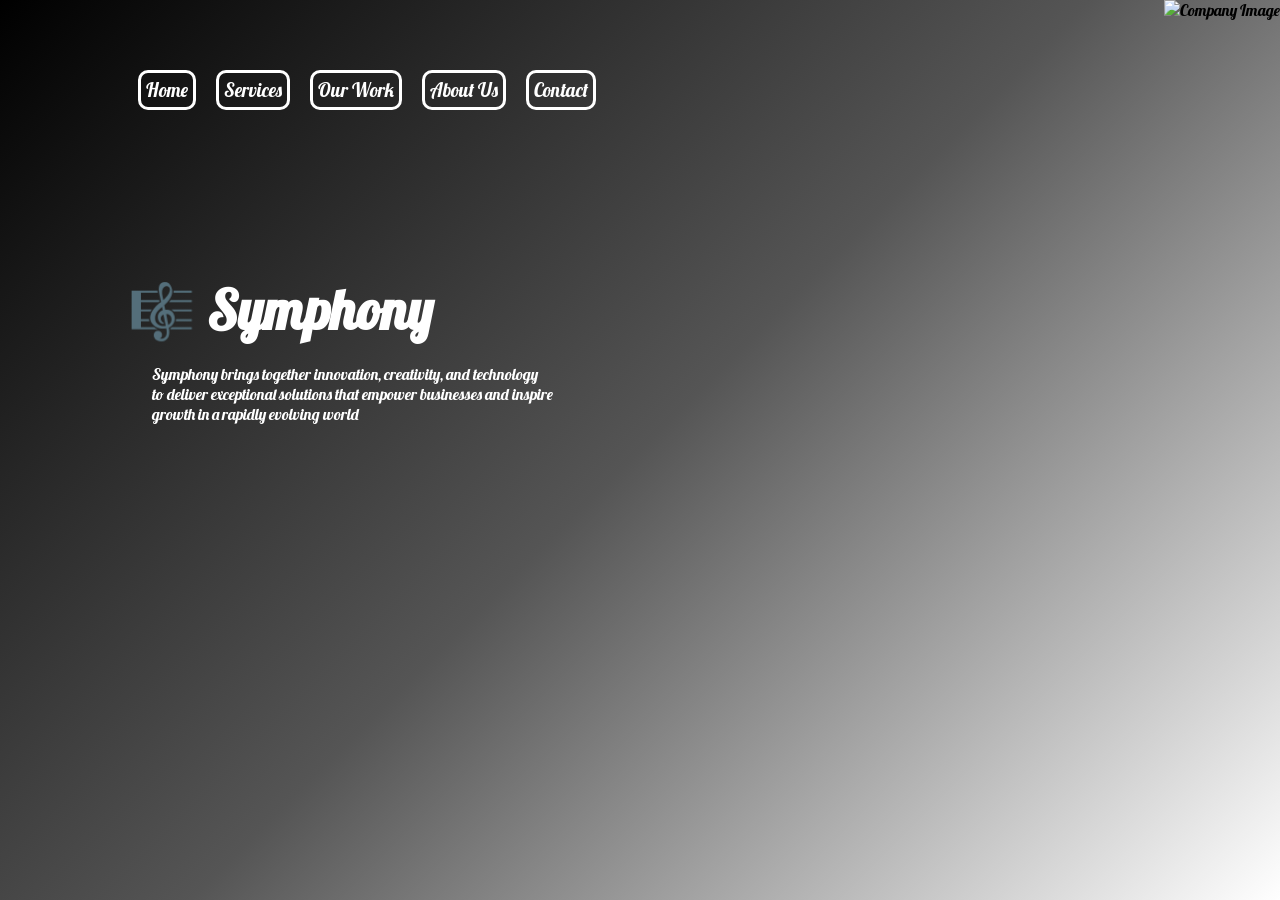
==== index.html @ 78b64c1b "Add files via upload" ====
<!DOCTYPE html>
<html lang="en">
  <head>
    <meta charset="UTF-8" />
    <meta http-equiv="X-UA-Compatible" content="IE=edge" />
    <meta name="viewport" content="width=device-width, initial-scale=1.0" />
    <link rel="stylesheet" href="style.css" />
    <link rel="stylesheet" href="https://cdnjs.cloudflare.com/ajax/libs/font-awesome/6.5.0/css/all.min.css">
    <link rel="preconnect" href="https://fonts.googleapis.com">
    <link rel="preconnect" href="https://fonts.gstatic.com" crossorigin>
    <link href="https://fonts.googleapis.com/css2?family=Google+Sans+Flex:opsz,wght@6..144,1..1000&family=Lobster&family=Open+Sans:ital,wght@0,300..800;1,300..800&family=Oswald:wght@200..700&display=swap" rel="stylesheet">
    <title>Clock</title>
  </head>
  <body>
    <div class="left">
        <nav class="menu">
            <a href="#home">Home</a>
            <a href="#services">Services</a>
            <a href="#work">Our Work</a>
            <a href="#about">About Us</a>
            <a href="#contact">Contact</a>
        </nav>
        <div class="title"><h1>🎼 Symphony</h1></div>
        <div class="paragraphe">
            <p>Symphony brings together innovation, creativity, and technology<br>to deliver exceptional solutions that empower businesses and inspire<br>growth in a rapidly evolving world</p>
        </div>
    </div>
    <div class="right">
        <img src="symphony.svg" alt="Company Image" >
    </div>

    <script src="script.js"></script>
  </body>
</html>
---- style.css ----
*{
    padding: 0;
    margin: 0;
    box-sizing: border-box;
}
body{
    font-family: "Lobster";
    width: 100%;
    background: linear-gradient(135deg, #000000, #555555, #ffffff);
    display: flex;
    justify-content: space-between;
    align-items: center;
}
.left{
    height: 100vh;
    margin-left: 10%;
}
.menu{
    height: 20%;
    width: 100%;
    display: flex;
    justify-content: center;
    align-items: center;
}
.menu a{
    text-decoration: none;
    font-size: 19px;
    border: 3px solid #fff;
    border-radius: 10px;
    padding: 5px;
    margin-left: 10px;
    margin-right: 10px;
    color: #fff;
    transition: all 0.3s ease;
}
.menu a:hover{
    background-color: #fff;
    color: #000;
}
.title{
    color: #fff;
    font-size: 27px;
    margin-top: 20%;
    margin-right: 5%;
}
.paragraphe{
    margin-top: 20px;
    margin-left: 5%;
}
.paragraphe p{
    color: #fff;
    text-align: left;
}
.right{
    height: 100vh;
}
.right img{
    height: 100vh;
}
@media (max-width: 1050px) {
    body{
        display: flex;
        flex-direction: column;
        justify-content: space-between;
        align-items: center;
    }
    .right img{
        transform: rotate(90deg);
        width: 100%;
    }
}
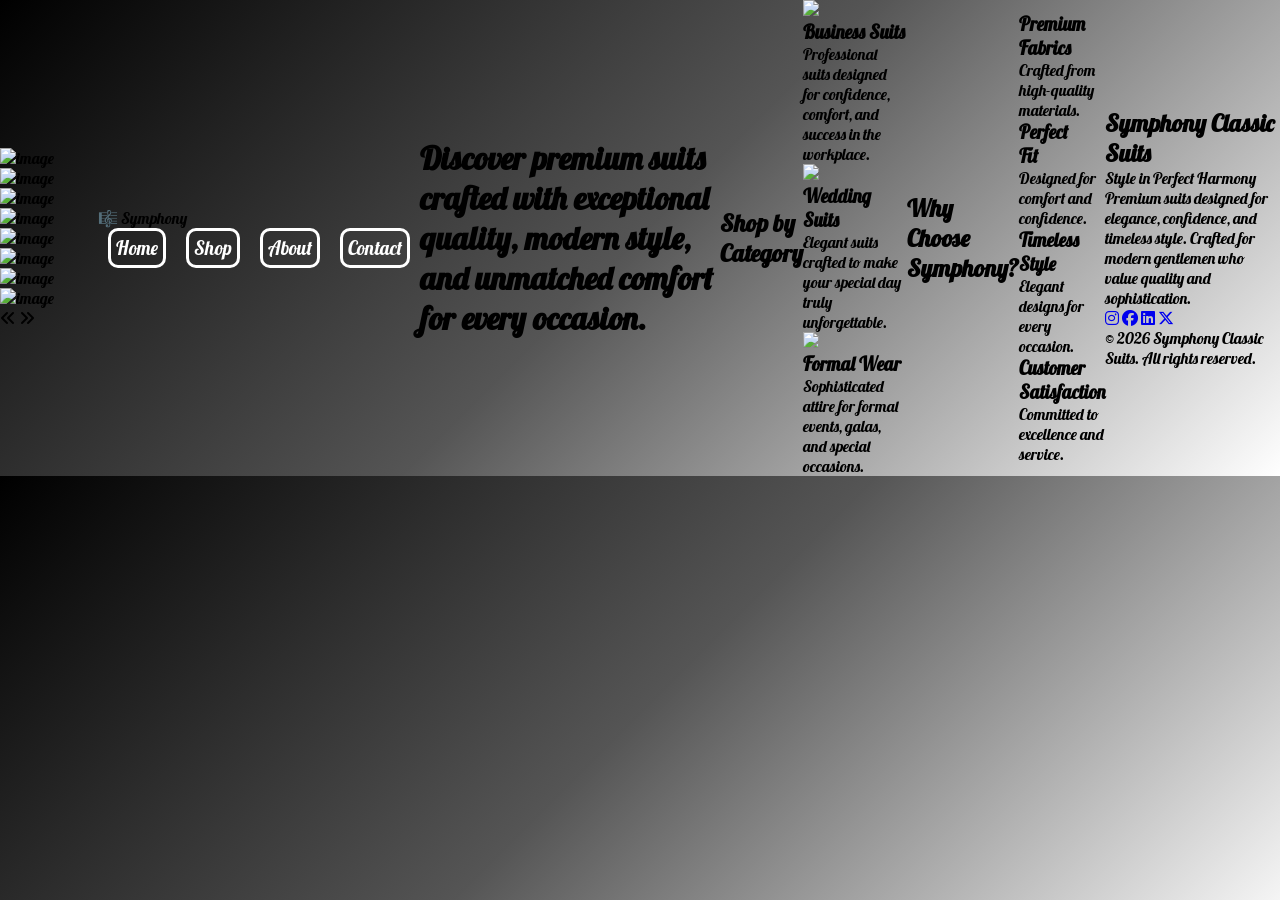
==== commit e46c6d8b: "Revamp index.html for Symphony website Updated the HTML structure and content for the Symphony websi" ====
--- a/index.html
+++ b/index.html
@@ -1,34 +1,104 @@
 <!DOCTYPE html>
 <html lang="en">
-  <head>
+<head>
     <meta charset="UTF-8" />
     <meta http-equiv="X-UA-Compatible" content="IE=edge" />
     <meta name="viewport" content="width=device-width, initial-scale=1.0" />
     <link rel="stylesheet" href="style.css" />
     <link rel="stylesheet" href="https://cdnjs.cloudflare.com/ajax/libs/font-awesome/6.5.0/css/all.min.css">
     <link rel="preconnect" href="https://fonts.googleapis.com">
-    <link rel="preconnect" href="https://fonts.gstatic.com" crossorigin>
-    <link href="https://fonts.googleapis.com/css2?family=Google+Sans+Flex:opsz,wght@6..144,1..1000&family=Lobster&family=Open+Sans:ital,wght@0,300..800;1,300..800&family=Oswald:wght@200..700&display=swap" rel="stylesheet">
-    <title>Clock</title>
-  </head>
-  <body>
-    <div class="left">
+<link rel="preconnect" href="https://fonts.gstatic.com" crossorigin>
+<link href="https://fonts.googleapis.com/css2?family=Google+Sans+Flex:opsz,wght@6..144,1..1000&family=Great+Vibes&family=Inter:ital,opsz,wght@0,14..32,100..900;1,14..32,100..900&family=Lobster&family=Montserrat:ital,wght@0,100..900;1,100..900&family=Open+Sans:ital,wght@0,300..800;1,300..800&family=Oswald:wght@200..700&family=Poppins:ital,wght@0,100;0,200;0,300;0,400;0,500;0,600;0,700;0,800;0,900;1,100;1,200;1,300;1,400;1,500;1,600;1,700;1,800;1,900&display=swap" rel="stylesheet">
+    <title>Symphony</title>
+</head>
+<body>
+    <div class="slider-container">
+      <div class="image-container">
+        <img src="photos/slider-picture.jpg" alt="image" />
+        <img src="photos/slider-picture2.jpg" alt="image" />
+        <img src="photos/slider-picture3.jpg" alt="image" />
+        <img src="photos/slider-picture4.jpg" alt="image" />
+        <img src="photos/slider-picture5.jpg" alt="image" />
+        <img src="photos/slider-picture6.jpg" alt="image" />
+        <img src="photos/slider-picture7.jpg" alt="image" />
+        <img src="photos/slider-picture8.jpg" alt="image" />
+      </div>
+      <i class="fas fa-angle-double-left btn prev"></i>
+      <i class="fas fa-angle-double-right btn next"></i>
+    </div>
+    <header class="fixed-part">
+        <div class="logo">🎼 Symphony</div>
         <nav class="menu">
-            <a href="#home">Home</a>
-            <a href="#services">Services</a>
-            <a href="#work">Our Work</a>
-            <a href="#about">About Us</a>
-            <a href="#contact">Contact</a>
+            <a href="index.html">Home</a>
+            <a href="shop.html">Shop</a>
+            <a href="about.html">About</a>
+            <a href="contact.html">Contact</a>
         </nav>
-        <div class="title"><h1>🎼 Symphony</h1></div>
-        <div class="paragraphe">
-            <p>Symphony brings together innovation, creativity, and technology<br>to deliver exceptional solutions that empower businesses and inspire<br>growth in a rapidly evolving world</p>
+    </header>
+
+    <h1>Discover premium suits crafted with exceptional quality, modern style, and unmatched comfort for every occasion.</h1>
+    <h2>Shop by Category</h2>
+    <div class="container-category-suits">
+        <div class="category-suits">
+            <img src="photos/Business Suits.jpg">
+            <h3>Business Suits</h3>
+            <p>Professional suits designed for confidence, comfort, and success in the workplace.</p>
+        </div>
+        <div class="category-suits">
+            <img src="photos/Wedding Suits.jpg">
+            <h3>Wedding Suits</h3>
+            <p>Elegant suits crafted to make your special day truly unforgettable.</p>
+        </div>
+        <div class="category-suits">
+            <img src="photos/Formal Wear.jpg">
+            <h3>Formal Wear</h3>
+            <p>Sophisticated attire for formal events, galas, and special occasions.</p>
         </div>
     </div>
-    <div class="right">
-        <img src="symphony.svg" alt="Company Image" >
+    <h2>Why Choose Symphony?</h2>
+    <div class="choose-cards">
+        <div>
+            <h3>Premium<br>Fabrics</h3>
+            <p>Crafted from high-quality materials.</p>
+        </div>
+        <div>
+            <h3>Perfect<br>Fit</h3>
+            <p>Designed for comfort and confidence.</p>
+        </div>
+        <div>
+            <h3>Timeless<br>Style</h3>
+            <p>Elegant designs for every occasion.</p>
+        </div>
+        <div>
+            <h3>Customer<br>Satisfaction</h3>
+            <p>Committed to excellence and service.</p>
+        </div>
     </div>
+
+    <footer class="footer">
+
+        <h2>Symphony Classic Suits</h2>
+
+        <p>Style in Perfect Harmony</p>
+
+        <p class="footer-text">
+            Premium suits designed for elegance, confidence, and timeless style.
+            Crafted for modern gentlemen who value quality and sophistication.
+        </p>
+
+        <div class="social-media">
+            <a href="#"><i class="fa-brands fa-instagram"></i></a>
+            <a href="#"><i class="fa-brands fa-facebook"></i></a>
+            <a href="#"><i class="fa-brands fa-linkedin"></i></a>
+            <a href="#"><i class="fa-brands fa-x-twitter"></i></a>
+        </div>
+
+        <p class="copyright">
+            © 2026 Symphony Classic Suits. All rights reserved.
+        </p>
+
+    </footer>
 
     <script src="script.js"></script>
   </body>
-</html>+</html>
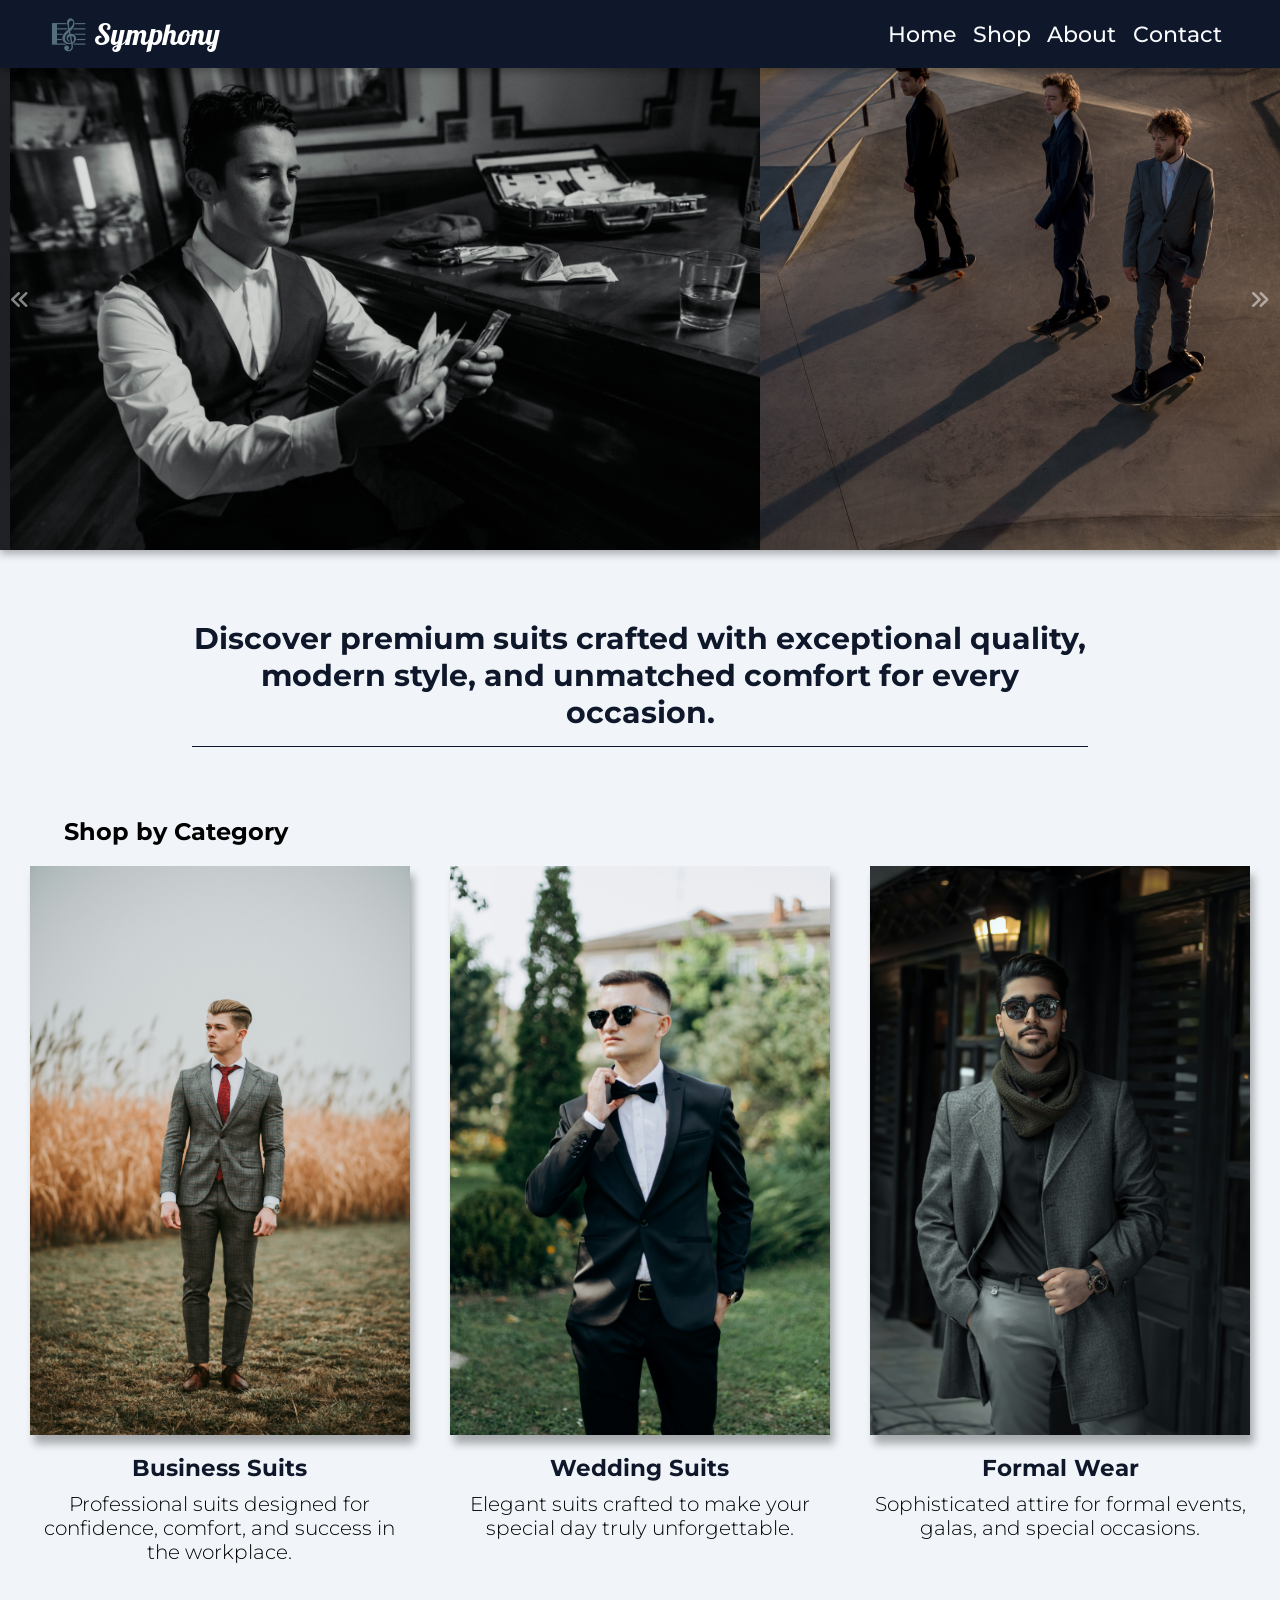
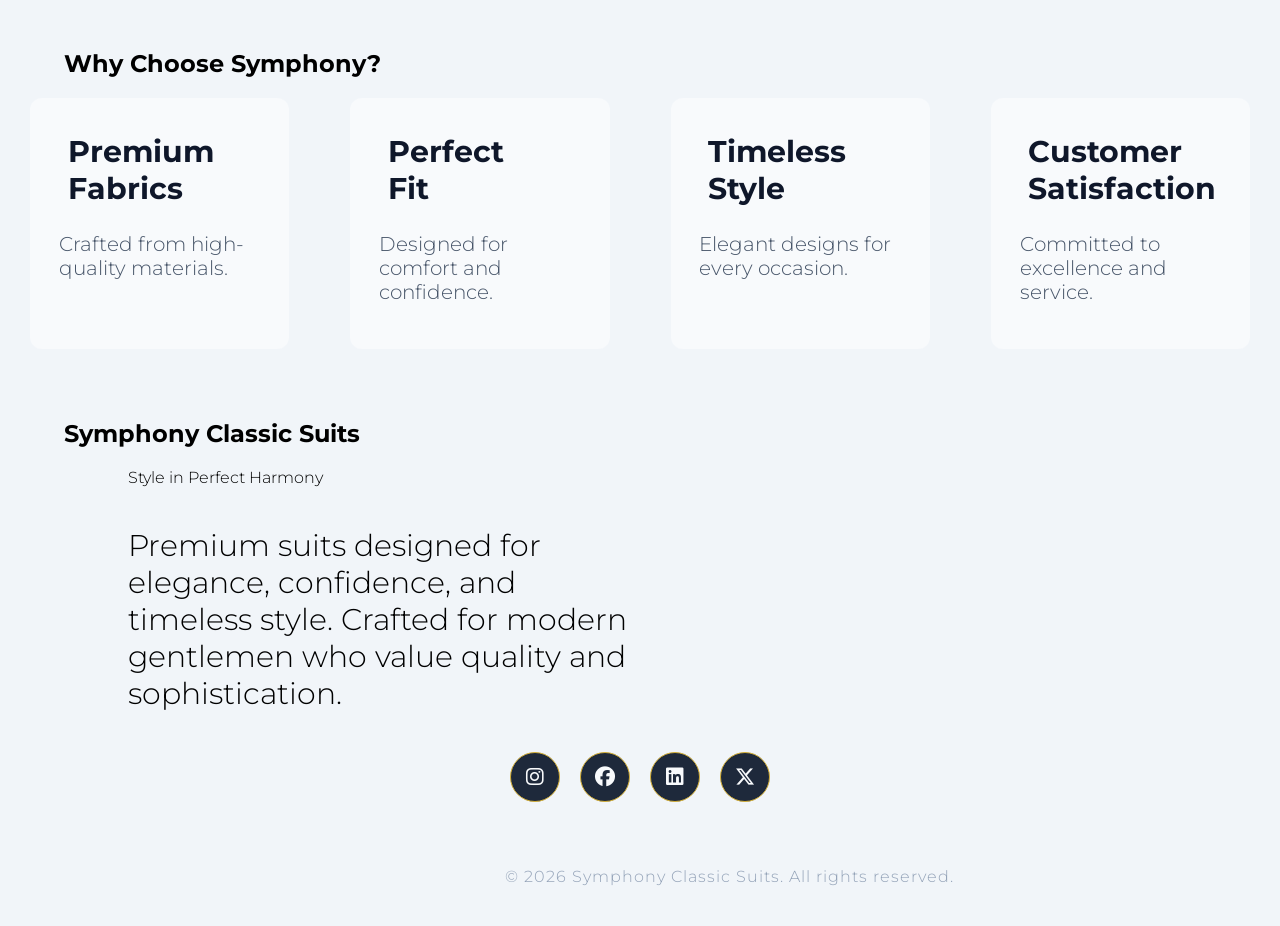
==== commit f296df47: "Update index.html" ====
--- a/index.html
+++ b/index.html
@@ -14,14 +14,14 @@
 <body>
     <div class="slider-container">
       <div class="image-container">
-        <img src="photos/slider-picture.jpg" alt="image" />
-        <img src="photos/slider-picture2.jpg" alt="image" />
-        <img src="photos/slider-picture3.jpg" alt="image" />
-        <img src="photos/slider-picture4.jpg" alt="image" />
-        <img src="photos/slider-picture5.jpg" alt="image" />
-        <img src="photos/slider-picture6.jpg" alt="image" />
-        <img src="photos/slider-picture7.jpg" alt="image" />
-        <img src="photos/slider-picture8.jpg" alt="image" />
+        <img src="slider-picture.jpg" alt="image" />
+        <img src="slider-picture2.jpg" alt="image" />
+        <img src="slider-picture3.jpg" alt="image" />
+        <img src="slider-picture4.jpg" alt="image" />
+        <img src="slider-picture5.jpg" alt="image" />
+        <img src="slider-picture6.jpg" alt="image" />
+        <img src="slider-picture7.jpg" alt="image" />
+        <img src="slider-picture8.jpg" alt="image" />
       </div>
       <i class="fas fa-angle-double-left btn prev"></i>
       <i class="fas fa-angle-double-right btn next"></i>
@@ -40,17 +40,17 @@
     <h2>Shop by Category</h2>
     <div class="container-category-suits">
         <div class="category-suits">
-            <img src="photos/Business Suits.jpg">
+            <img src="Business Suits.jpg">
             <h3>Business Suits</h3>
             <p>Professional suits designed for confidence, comfort, and success in the workplace.</p>
         </div>
         <div class="category-suits">
-            <img src="photos/Wedding Suits.jpg">
+            <img src="Wedding Suits.jpg">
             <h3>Wedding Suits</h3>
             <p>Elegant suits crafted to make your special day truly unforgettable.</p>
         </div>
         <div class="category-suits">
-            <img src="photos/Formal Wear.jpg">
+            <img src="Formal Wear.jpg">
             <h3>Formal Wear</h3>
             <p>Sophisticated attire for formal events, galas, and special occasions.</p>
         </div>
--- a/style.css
+++ b/style.css
@@ -4,68 +4,257 @@
     box-sizing: border-box;
 }
 body{
-    font-family: "Lobster";
-    width: 100%;
-    background: linear-gradient(135deg, #000000, #555555, #ffffff);
+    font-family: "Montserrat";
+    font-weight: 300;
+    min-height: 100vh;
+    width: 100%;
+    Background: #F1F5F9;
+    padding-top: 50px;
+}
+.slider-container {
+    position: relative;
+    width: 100%;
+    overflow: hidden;
+    height: 500px;
+    box-shadow: 0 4px 8px rgba(0, 0, 0, 0.3);
+}
+.image-container {
+    height: 500px;
+    width: auto;
+    display: flex;
+    transition: transform 0.4s ease-in-out;
+}
+
+.btn{
+    position: absolute;
+    top: 50%;
+    transform: translateY(-50%);
+    color: white;
+    font-size: 20px;
+    opacity: 0.5;
+    cursor: pointer;
+}
+
+.btn.prev {
+    left: 10px;
+}
+.btn.next {
+    right: 10px;
+}
+
+.btn:hover {
+    opacity: 1;
+}
+.fixed-part{
+    position: fixed;
+    top: 0;
+    left: 0;
+    width: 100%;
     display: flex;
     justify-content: space-between;
     align-items: center;
-}
-.left{
-    height: 100vh;
-    margin-left: 10%;
+    padding: 15px 50px;
+    background: #0F172A;
+    box-shadow: 0 4px 8px rgba(0, 0, 0, 0.3);
+    z-index: 1000;
+}
+.logo{
+    font-size: 30px;
+    color: #fff;
+    font-family: "Lobster" ;
 }
 .menu{
-    height: 20%;
-    width: 100%;
+    width: 100%;
+    max-width: 350px;
+    display: flex;
+    justify-content: space-around
+}
+.menu a{
+    text-decoration: none;
+    color: #F8FAFC;
+    font-size: 22px;
+    font-weight: 500;
+    position: relative;
+    transition: 0.3s ease;
+}
+.menu a:hover{
+    color: #38BDF8;
+}
+.menu a::after{
+    content: "";
+    position: absolute;
+    left: 0;
+    bottom: -6px;
+    width: 0%;
+    height: 2px;
+    background: #38BDF8;
+    transition: 0.3s ease;
+}
+.menu a:hover::after{
+    width: 100%;
+}
+h1{
+    color: #0F172A;
+    text-align: center;
+    font-size: 30px;
+    margin-top: 70px;
+    margin-left: 15%;
+    padding-bottom: 15px;
+    width: 70%;
+    border-bottom: 1px solid;
+}
+h2{
+    margin-left: 5%;
+    margin-top: 70px;
+    margin-bottom: 20px;
+}
+.container-category-suits{
+    display: grid;
+    grid-template-columns: 1fr 1fr 1fr;
+    gap: 3.33%;
+    padding: 0 30px;
+    margin-top: 20px;
+    margin-bottom: 60px;
+
+}
+.category-suits img{
+    width: 100%;
+    height: auto;
+    box-shadow: 4px 9px 8px rgba(0, 0, 0, 0.3);
+    transition: 0.3s ease;
+}
+.category-suits img:hover{
+    transform: translateY(15px) scale(1.1);
+}
+.category-suits h3{
+    transition: 0.3s ease;
+    color: #0F172A;
+    text-align: center;
+    margin-top: 15px;
+    margin-bottom: 10px;
+    font-size: 23px;
+}
+.category-suits img:hover + h3{
+    transform: translateY(35px) scale(1.1);
+}
+.category-suits p{
+    text-align: center;
+    color: #000;
+    font-size: 20px;
+    margin-bottom: 15px;
+    transition: 0.3s ease;
+}
+.category-suits img:hover ~ p{
+    transform: translateY(35px) scale(1.1);
+}
+.choose-cards{
+    display: grid;
+    grid-template-columns: 1fr 1fr 1fr 1fr;
+    gap: 5%;
+    padding: 0 30px;
+    margin-top: 20px;
+    margin-bottom: 60px;
+}
+.choose-cards div{
+    background: #F8FAFC;
+    border-radius: 12px;
+    padding: 20px;
+    transition: 0.3s ease;
+}
+.choose-cards div:hover{
+    box-shadow: 2px 5px 10px rgba(0, 0, 0, 0.15);
+}
+.choose-cards div h3{
+    color: #0F172A;
+    font-size: 30px;
+    padding-left: 8%;
+    margin-top: 15px;
+    margin-bottom: 25px;
+    transition: 0.3s ease;
+}
+.choose-cards div p{
+    font-size: 20px;
+    padding-left: 4%;
+    margin-top: 5px;
+    margin-bottom: 25px;
+    transition: 0.3s ease;
+    color: #475569;
+}
+.footer p{
+    padding-left: 10%;
+    font-size: 16px;
+    margin-top: 10px;
+    margin-bottom: 40px;
+}
+.footer .footer-text{
+    font-size: 30px;
+    padding-left: 10%;
+    width: 50%;
+}
+.social-media{
+    display: flex;
+    justify-content: center;
+    gap: 20px;
+    margin-top: 25px;
+}
+.social-media a{
+    width: 50px;
+    height: 50px;
     display: flex;
     justify-content: center;
     align-items: center;
-}
-.menu a{
     text-decoration: none;
-    font-size: 19px;
-    border: 3px solid #fff;
-    border-radius: 10px;
-    padding: 5px;
-    margin-left: 10px;
-    margin-right: 10px;
-    color: #fff;
+    color: #F8FAFC;
+    background: #1E293B;
+    border: 1px solid #D4AF37;
+    border-radius: 50%;
+    font-size: 20px;
     transition: all 0.3s ease;
 }
-.menu a:hover{
-    background-color: #fff;
-    color: #000;
-}
-.title{
-    color: #fff;
-    font-size: 27px;
-    margin-top: 20%;
-    margin-right: 5%;
-}
-.paragraphe{
-    margin-top: 20px;
-    margin-left: 5%;
-}
-.paragraphe p{
-    color: #fff;
-    text-align: left;
-}
-.right{
-    height: 100vh;
-}
-.right img{
-    height: 100vh;
-}
-@media (max-width: 1050px) {
-    body{
-        display: flex;
-        flex-direction: column;
-        justify-content: space-between;
-        align-items: center;
-    }
-    .right img{
-        transform: rotate(90deg);
+.social-media a:hover{
+    background: #fff;
+    color: #0F172A;
+    transform: translateY(-5px);
+    box-shadow: 0 8px 20px rgba(212, 175, 55, 0.35);
+}
+.copyright{
+    padding-top: 55px;
+    margin-left: 50px;
+    text-align: center;
+    font-size: 14px;
+    color: #94A3B8;
+    letter-spacing: 1px;
+}
+@media (max-width: 768px){
+    .choose-cards{
+        display: grid;
+        grid-template-columns: 1fr 1fr;
+    }
+    .footer .footer-text{
+        font-size: 30px;
+        padding-left: 10%;
+        width: 90%;
+    }
+    .btn{
+        font-size: 15px;
+    }
+    .logo{
+        font-size: 20px;
         width: 100%;
     }
-}
+    .menu{
+        width: 100%;
+        margin-right: -20px;
+        gap: 10px;
+        padding: 10px;
+    }
+    .menu a{
+        font-size: 15px;
+    }
+    h1{
+        font-size: 25px;
+        width: 90%;
+        padding-bottom: 15px;
+        border-bottom: 1px solid;
+    }
+}
